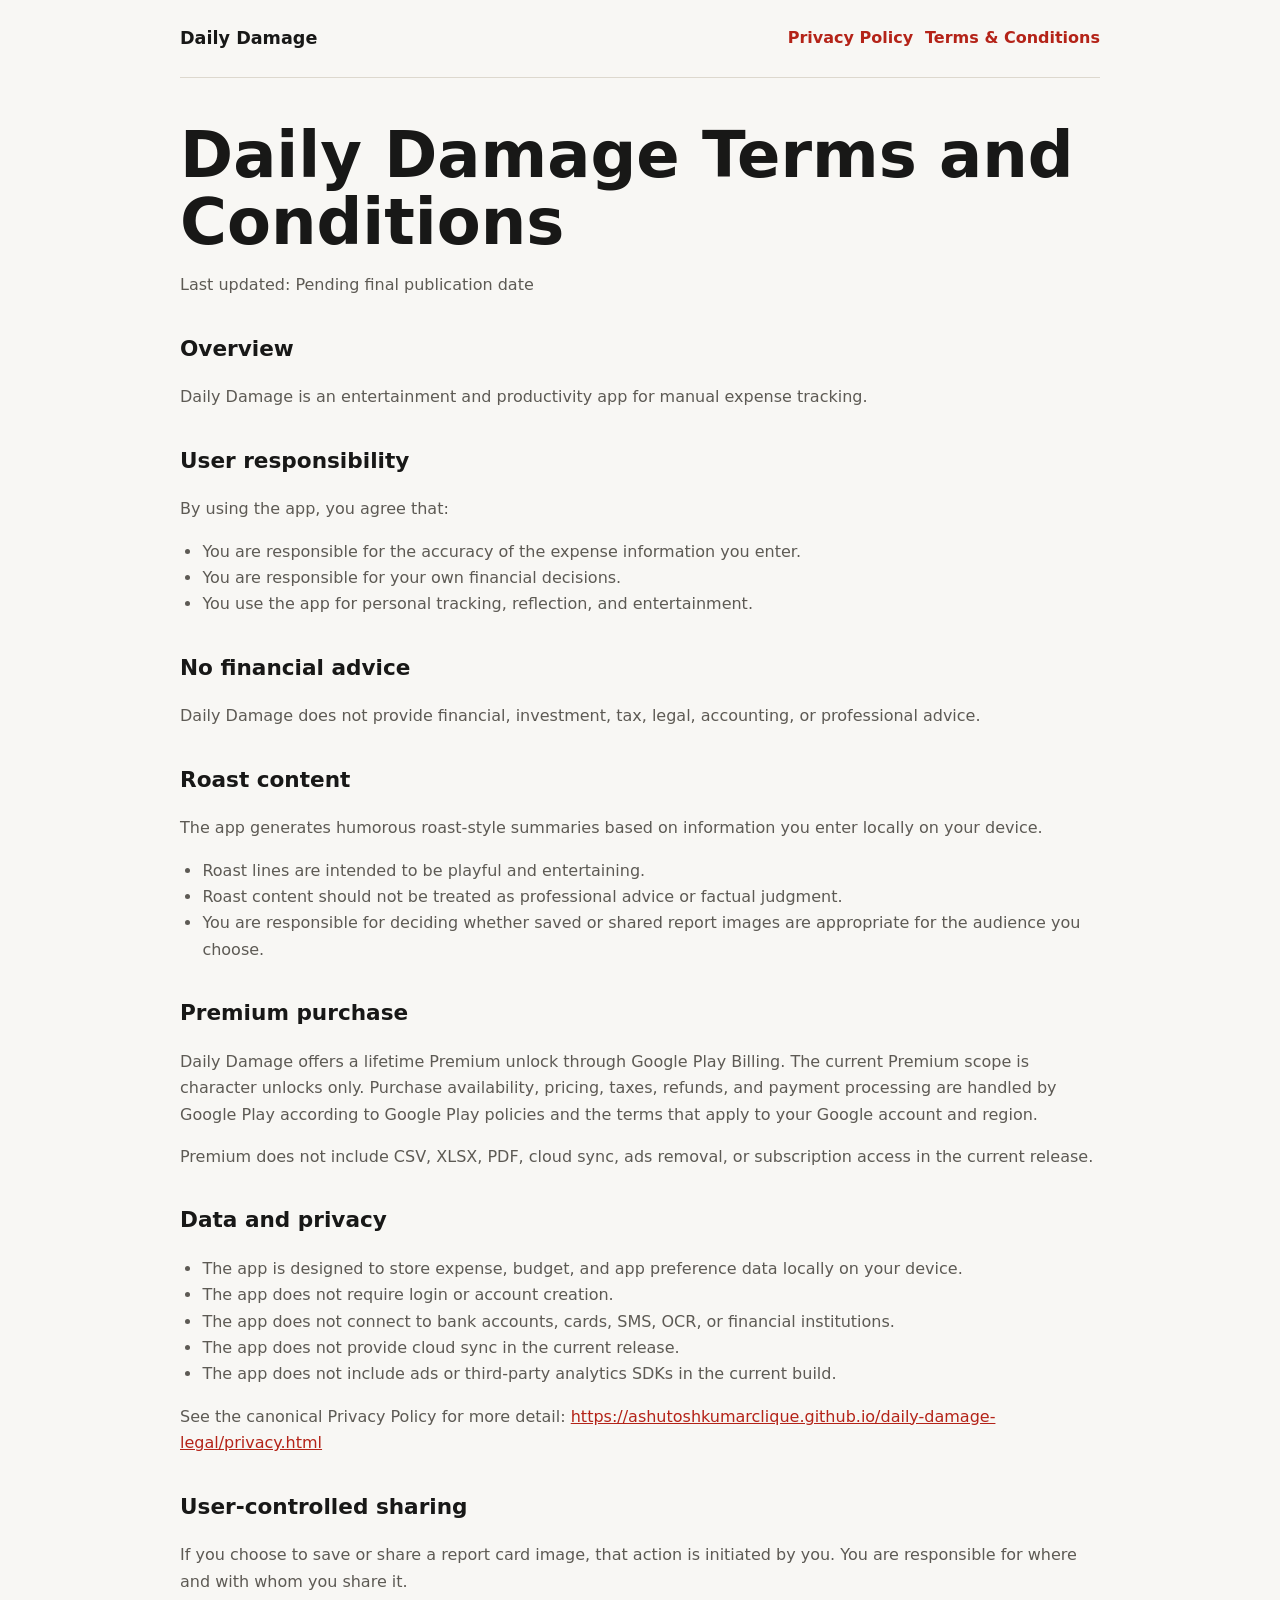
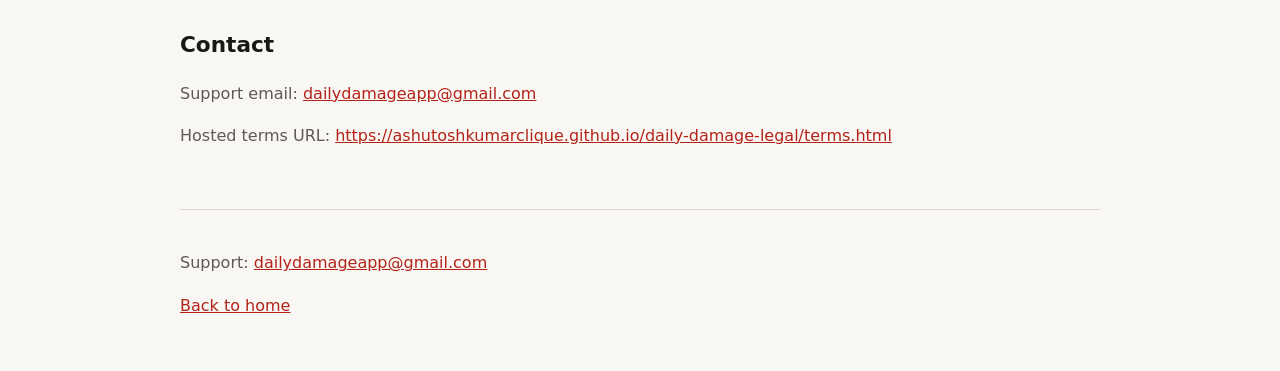
==== terms.html @ ef1768c6 "Initial Daily Damage legal site" ====
<!doctype html>
<html lang="en">
<head>
  <meta charset="utf-8">
  <meta name="viewport" content="width=device-width, initial-scale=1">
  <meta name="color-scheme" content="light dark">
  <title>Terms and Conditions | Daily Damage</title>
  <link rel="stylesheet" href="styles.css">
</head>
<body>
  <header class="site-header">
    <a class="brand" href="index.html">Daily Damage</a>
    <nav aria-label="Legal navigation">
      <a href="privacy.html">Privacy Policy</a>
      <a href="terms.html">Terms &amp; Conditions</a>
    </nav>
  </header>
  <main class="content">
<h1>Daily Damage Terms and Conditions</h1>
<p>Last updated: Pending final publication date</p>
<h2>Overview</h2>
<p>Daily Damage is an entertainment and productivity app for manual expense tracking.</p>
<h2>User responsibility</h2>
<p>By using the app, you agree that:</p>
<ul>
<li>You are responsible for the accuracy of the expense information you enter.</li>
<li>You are responsible for your own financial decisions.</li>
<li>You use the app for personal tracking, reflection, and entertainment.</li>
</ul>
<h2>No financial advice</h2>
<p>Daily Damage does not provide financial, investment, tax, legal, accounting, or professional advice.</p>
<h2>Roast content</h2>
<p>The app generates humorous roast-style summaries based on information you enter locally on your device.</p>
<ul>
<li>Roast lines are intended to be playful and entertaining.</li>
<li>Roast content should not be treated as professional advice or factual judgment.</li>
<li>You are responsible for deciding whether saved or shared report images are appropriate for the audience you choose.</li>
</ul>
<h2>Premium purchase</h2>
<p>Daily Damage offers a lifetime Premium unlock through Google Play Billing. The current Premium scope is character unlocks only. Purchase availability, pricing, taxes, refunds, and payment processing are handled by Google Play according to Google Play policies and the terms that apply to your Google account and region.</p>
<p>Premium does not include CSV, XLSX, PDF, cloud sync, ads removal, or subscription access in the current release.</p>
<h2>Data and privacy</h2>
<ul>
<li>The app is designed to store expense, budget, and app preference data locally on your device.</li>
<li>The app does not require login or account creation.</li>
<li>The app does not connect to bank accounts, cards, SMS, OCR, or financial institutions.</li>
<li>The app does not provide cloud sync in the current release.</li>
<li>The app does not include ads or third-party analytics SDKs in the current build.</li>
</ul>
<p>See the canonical Privacy Policy for more detail: <a href="privacy.html">https://ashutoshkumarclique.github.io/daily-damage-legal/privacy.html</a></p>
<h2>User-controlled sharing</h2>
<p>If you choose to save or share a report card image, that action is initiated by you. You are responsible for where and with whom you share it.</p>
<h2>Contact</h2>
<p>Support email: <a href="mailto:dailydamageapp@gmail.com">dailydamageapp@gmail.com</a></p>
<p>Hosted terms URL: <a href="terms.html">https://ashutoshkumarclique.github.io/daily-damage-legal/terms.html</a></p>
  </main>
  <footer class="site-footer">
    <p>Support: <a href="mailto:dailydamageapp@gmail.com">dailydamageapp@gmail.com</a></p>
    <p><a href="index.html">Back to home</a></p>
  </footer>
</body>
</html>
---- styles.css ----
:root {
  color-scheme: light dark;
  --bg: #f8f7f4;
  --fg: #181817;
  --muted: #5d5a54;
  --panel: #ffffff;
  --line: #ddd8ce;
  --accent: #b42318;
}

@media (prefers-color-scheme: dark) {
  :root {
    --bg: #121211;
    --fg: #f6f1e8;
    --muted: #c6bfb3;
    --panel: #1d1c1a;
    --line: #3a3630;
    --accent: #ff8a65;
  }
}

* { box-sizing: border-box; }
body {
  margin: 0;
  background: var(--bg);
  color: var(--fg);
  font-family: Inter, ui-sans-serif, system-ui, -apple-system, BlinkMacSystemFont, "Segoe UI", sans-serif;
  line-height: 1.65;
}

.site-header, .site-footer, .content {
  width: min(920px, calc(100% - 32px));
  margin: 0 auto;
}

.site-header {
  display: flex;
  justify-content: space-between;
  gap: 16px;
  align-items: center;
  padding: 24px 0;
  border-bottom: 1px solid var(--line);
}

.brand {
  color: var(--fg);
  font-size: 1.1rem;
  font-weight: 800;
  text-decoration: none;
}

nav {
  display: flex;
  flex-wrap: wrap;
  gap: 12px;
}

a { color: var(--accent); }
nav a, .links a {
  font-weight: 700;
  text-decoration: none;
}

.content {
  padding: 44px 0;
}

.hero, .support {
  background: var(--panel);
  border: 1px solid var(--line);
  border-radius: 8px;
  padding: 28px;
}

.eyebrow {
  color: var(--muted);
  font-weight: 800;
  margin: 0 0 8px;
  text-transform: uppercase;
  letter-spacing: 0;
}

h1 {
  font-size: clamp(2rem, 6vw, 4rem);
  line-height: 1.05;
  margin: 0 0 16px;
}

h2 {
  font-size: 1.35rem;
  margin-top: 32px;
}

p, li { color: var(--muted); }
ul { padding-left: 1.4rem; }
.links {
  display: flex;
  flex-wrap: wrap;
  gap: 16px;
  margin: 24px 0;
}
.site-footer {
  border-top: 1px solid var(--line);
  padding: 24px 0 36px;
}

@media (max-width: 640px) {
  .site-header { align-items: flex-start; flex-direction: column; }
  .content { padding: 28px 0; }
  .hero, .support { padding: 20px; }
}
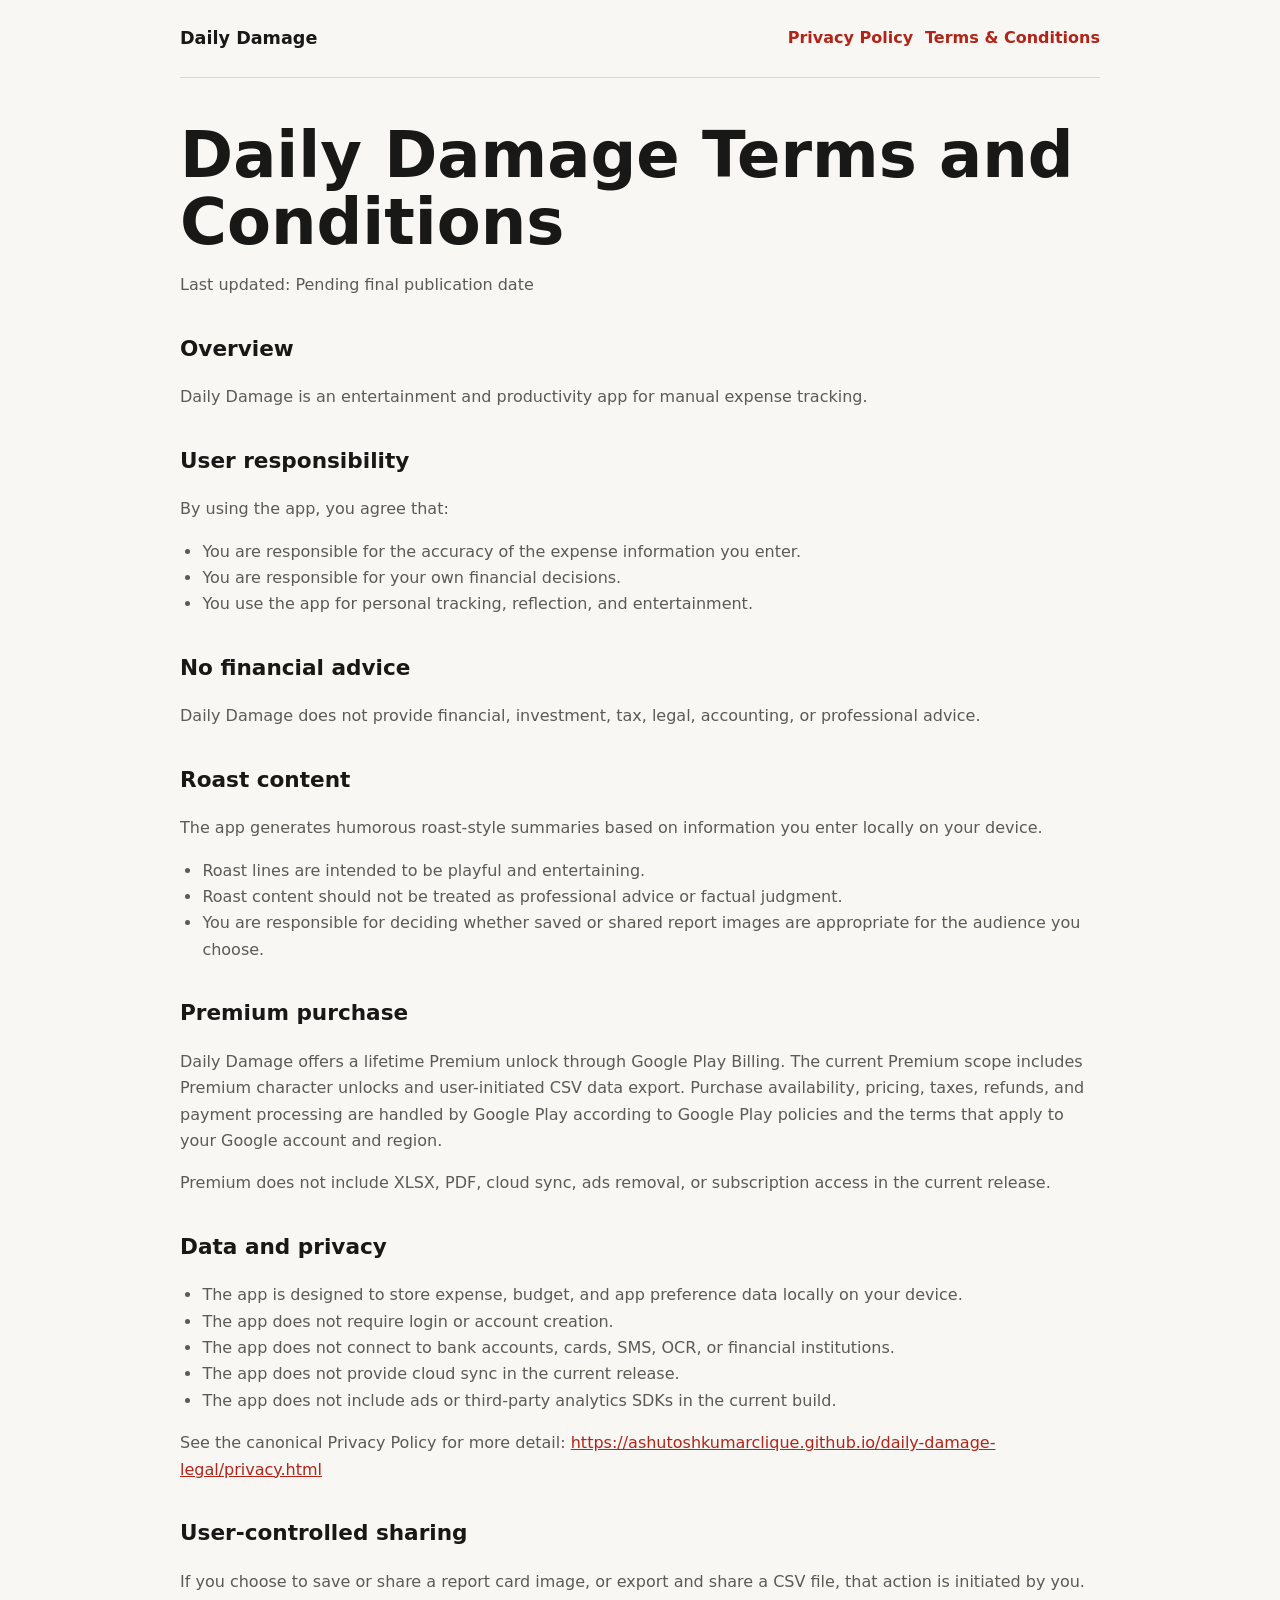
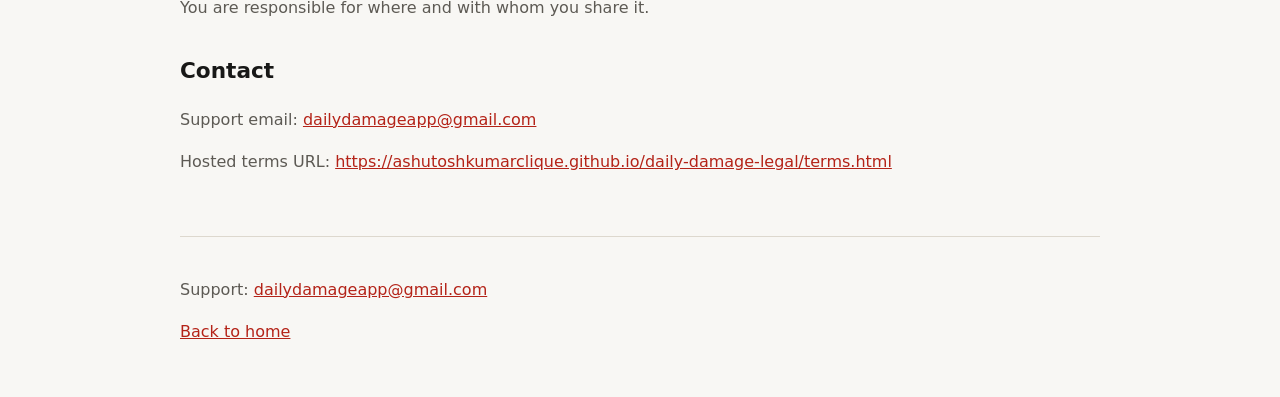
==== commit cca0fe14: "Update legal pages for CSV export" ====
--- a/terms.html
+++ b/terms.html
@@ -37,8 +37,8 @@
 <li>You are responsible for deciding whether saved or shared report images are appropriate for the audience you choose.</li>
 </ul>
 <h2>Premium purchase</h2>
-<p>Daily Damage offers a lifetime Premium unlock through Google Play Billing. The current Premium scope is character unlocks only. Purchase availability, pricing, taxes, refunds, and payment processing are handled by Google Play according to Google Play policies and the terms that apply to your Google account and region.</p>
-<p>Premium does not include CSV, XLSX, PDF, cloud sync, ads removal, or subscription access in the current release.</p>
+<p>Daily Damage offers a lifetime Premium unlock through Google Play Billing. The current Premium scope includes Premium character unlocks and user-initiated CSV data export. Purchase availability, pricing, taxes, refunds, and payment processing are handled by Google Play according to Google Play policies and the terms that apply to your Google account and region.</p>
+<p>Premium does not include XLSX, PDF, cloud sync, ads removal, or subscription access in the current release.</p>
 <h2>Data and privacy</h2>
 <ul>
 <li>The app is designed to store expense, budget, and app preference data locally on your device.</li>
@@ -49,7 +49,7 @@
 </ul>
 <p>See the canonical Privacy Policy for more detail: <a href="privacy.html">https://ashutoshkumarclique.github.io/daily-damage-legal/privacy.html</a></p>
 <h2>User-controlled sharing</h2>
-<p>If you choose to save or share a report card image, that action is initiated by you. You are responsible for where and with whom you share it.</p>
+<p>If you choose to save or share a report card image, or export and share a CSV file, that action is initiated by you. You are responsible for where and with whom you share it.</p>
 <h2>Contact</h2>
 <p>Support email: <a href="mailto:dailydamageapp@gmail.com">dailydamageapp@gmail.com</a></p>
 <p>Hosted terms URL: <a href="terms.html">https://ashutoshkumarclique.github.io/daily-damage-legal/terms.html</a></p>
@@ -59,4 +59,4 @@
     <p><a href="index.html">Back to home</a></p>
   </footer>
 </body>
-</html>+</html>
